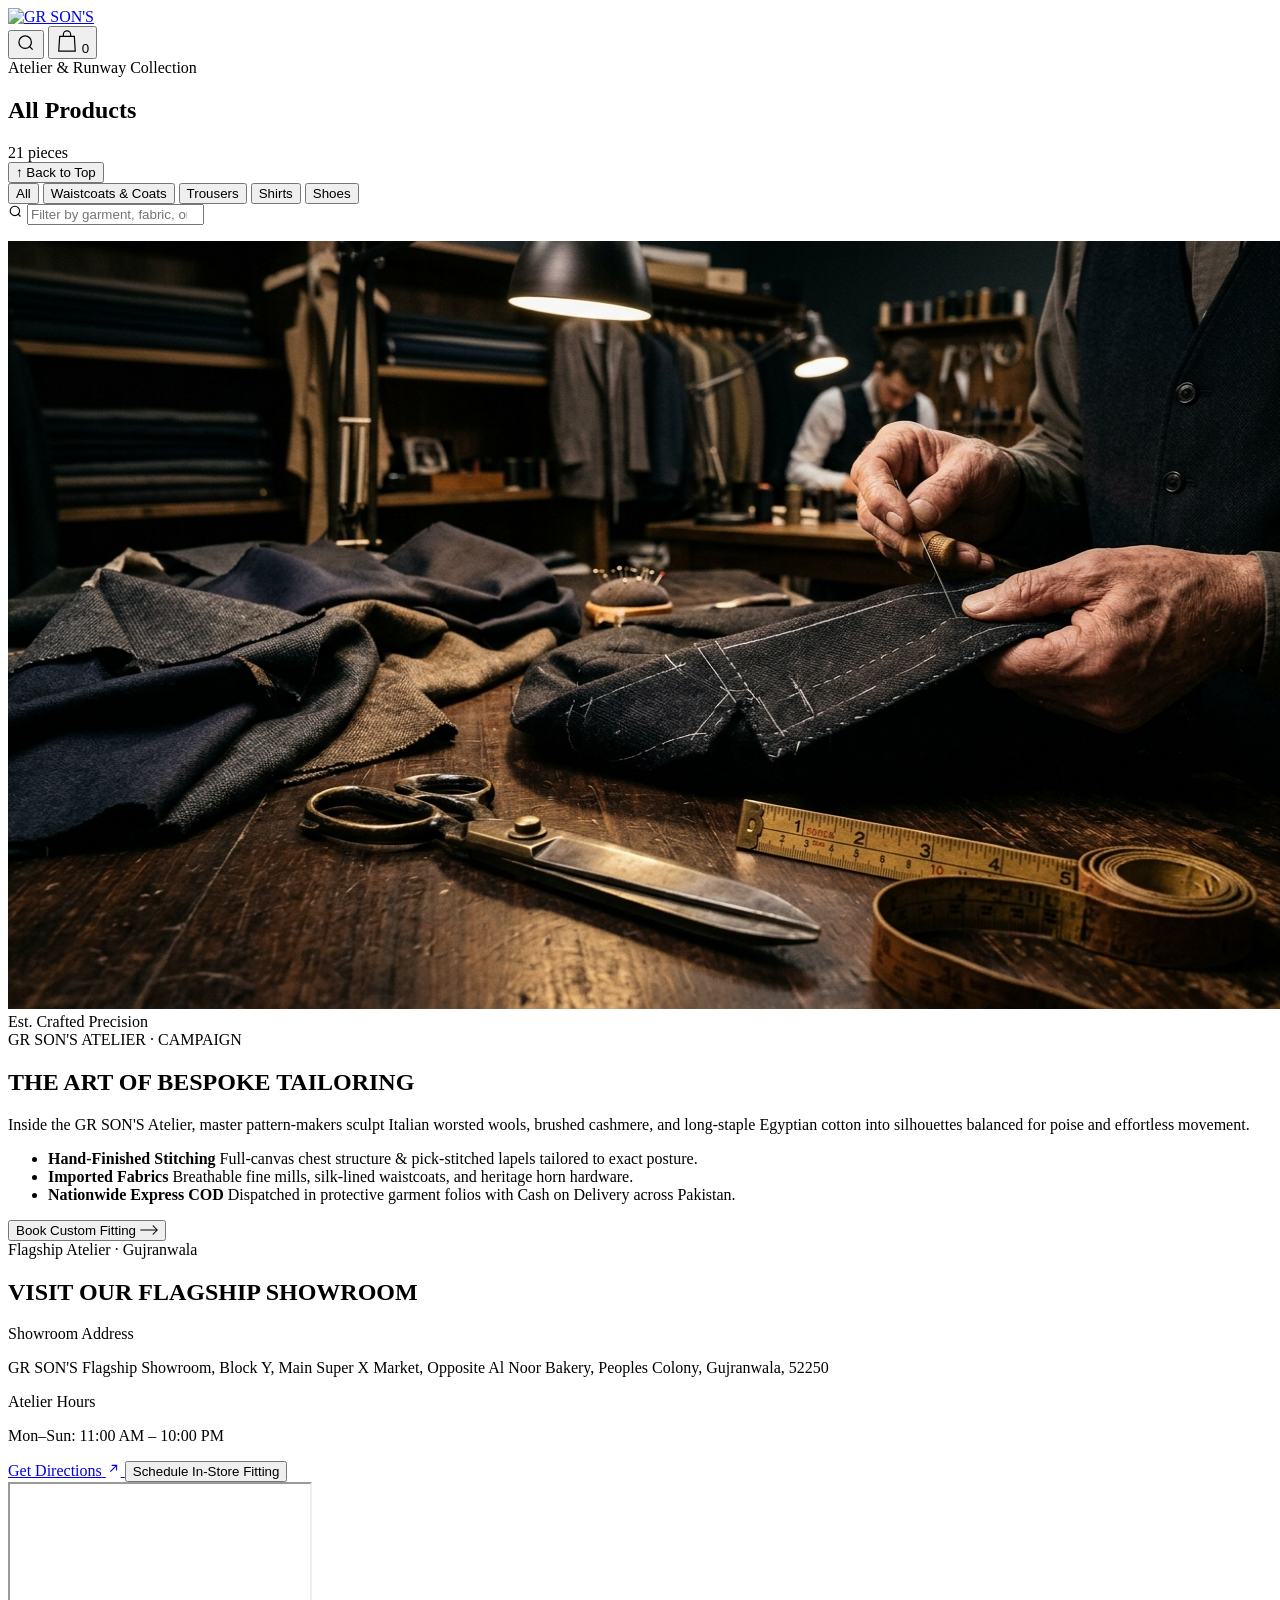
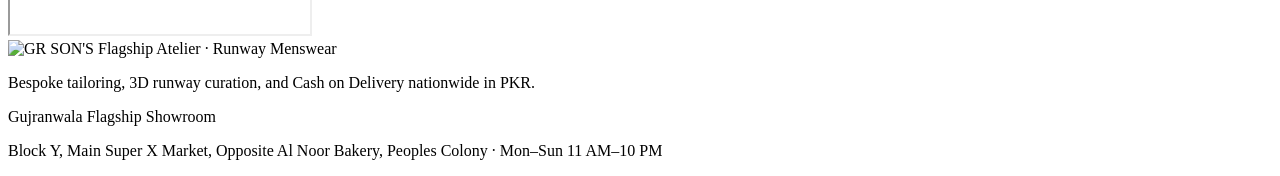
==== index.html @ 418b5667 "Add files via upload" ====
<!doctype html>
<html lang="en">
  <head>
    <meta charset="utf-8" />
    <meta name="viewport" content="width=device-width,initial-scale=1" />
    <meta name="theme-color" content="#09090b" />
    <title>Try the Look — Runway</title>
    <meta
      name="description"
      content="Six looks, styled head to toe. Explore the runway, isolate a look, and tap a pin to see the piece."
    />
    <meta property="og:title" content="Try the Look — Runway" />
    <meta
      property="og:description"
      content="Six looks, styled head to toe. Explore the runway, isolate a look, and tap a pin to see the piece."
    />
    <meta property="og:type" content="website" />
    <meta name="twitter:card" content="summary_large_image" />
    <link rel="preconnect" href="https://fonts.googleapis.com" />
    <link rel="preconnect" href="https://fonts.gstatic.com" crossorigin />
    <link
      rel="stylesheet"
      href="https://fonts.googleapis.com/css2?family=Cormorant+Garamond:ital,wght@0,400;0,500;0,600;0,700;1,400&display=swap"
    />
    <link
      rel="preload"
      as="image"
      href="/src/assets/images/luxury_atelier_hero_1795019587863.jpg"
      fetchpriority="high"
    />
    <link
      rel="preload"
      as="image"
      href="https://reel-ref-try-the-look.vercel.app/assets/model-1-640.webp"
      fetchpriority="low"
    />
  </head>
  <body>
    <div id="root">
      <header class="site-header shopify-section-group-header-group">
        <a href="./" class="brand" aria-label="GR SON'S home">
          <img
            id="header-brand-logo"
            data-brand-logo
            src="/assets/aistudio/image_a1e9073b_a8b2c1b6.jpg"
            alt="GR SON'S"
          />
        </a>
        <div class="site-header-actions">
          <button
            id="header-search-toggle"
            type="button"
            class="header-icon-btn"
            aria-label="Search collection"
            aria-expanded="false"
            aria-controls="header-search-panel"
          >
            <svg
              width="20"
              height="20"
              viewBox="0 0 24 24"
              fill="none"
              stroke="currentColor"
              stroke-width="1.5"
              aria-hidden="true"
            >
              <circle cx="11" cy="11" r="7.5" />
              <path d="M20 20l-4.2-4.2" />
            </svg>
          </button>
          <button id="open-bag" type="button" aria-label="Open shopping bag drawer">
            <svg
              width="22"
              height="24"
              viewBox="0 0 24 26"
              fill="none"
              stroke="currentColor"
              stroke-width="1.3"
              aria-hidden="true"
            >
              <path d="M4 8h16l1 16H3L4 8zM8 8V6a4 4 0 0 1 8 0v2" />
            </svg>
            <span class="bag-badge" data-cart-count>0</span>
          </button>
        </div>
      </header>

      <div id="header-search-panel" class="header-search-panel" hidden>
        <div class="store-search">
          <svg class="store-search-icon" width="15" height="15" viewBox="0 0 24 24" fill="none" stroke="currentColor" stroke-width="1.8" aria-hidden="true">
            <circle cx="11" cy="11" r="7.5" />
            <path d="M20 20l-4.2-4.2" />
          </svg>
          <input
            id="store-search-input"
            type="search"
            placeholder="Search shirts, waistcoats, blazers, trousers, shoes..."
            aria-label="Search storefront catalog"
            autocomplete="off"
          />
          <button type="button" id="store-search-clear" class="store-search-clear" aria-label="Clear search" hidden>×</button>
        </div>
      </div>

      <main>

        <runway-section
          id="Runway-template--28035983671601__the_runway_wdM8BG"
          class="rw rw--add-icon rw--popup rw--list has-dividers has-border"
          data-feel="balanced"
          data-blur="true"
          data-mblur="true"
          data-style="ring"
          data-mstyle="classic"
          data-fit="true"
          data-height-mode="original"
          data-height-vh="100"
          data-mheight-mode="custom"
          data-mheight-vh="109"
          data-reflect="false"
          data-autoplay="true"
          data-speed="5000"
          data-after-add="stay"
          data-bundle-code=""
          data-msg-choose="Pick a size for: [items]"
          data-msg-error="Couldn’t add to bag. Please try again."
          data-msg-soldout="Sold out"
          style="
            --rw-c-stage: #f4f2ee;
            --rw-c-panel: #ffffff;
            --rw-c-text: #151413;
            --rw-c-muted: #66625c;
            --rw-c-accent: #0e0e0e;
            --rw-c-on-accent: #ffffff;
            --rw-c-line: #c8c8c8;
            --rw-card: #DFDFDF;
            --rw-hf: var(--font-heading--family, inherit);
            --rw-hw: 400;
            --rw-h-d: 46px;
            --rw-h-m: 24px;
            --rw-sub-d: 12px;
            --rw-sub-m: 12px;
            --rw-eyebrow-d: 11px;
            --rw-eyebrow-m: 10px;
            --rw-label-d: 10px;
            --rw-label-m: 9px;
            --rw-chip-d: 17px;
            --rw-chip-m: 18px;
            --rw-ph-d: 18px;
            --rw-ph-m: 16px;
            --rw-pt-size-d: 13px;
            --rw-pt-size-m: 12px;
            --rw-price-d: 12px;
            --rw-price-m: 12px;
            --rw-opt-d: 11px;
            --rw-opt-m: 11px;
            --rw-total-d: 16px;
            --rw-total-m: 16px;
            --rw-thumb-d: 92px;
            --rw-thumb-m: 62px;
            --rw-tag-top: 18px;
            --rw-tag-left: 0px;
            --rw-thumb-radius: 0px;
            --rw-morph: 900ms;
            --rw-bar-r: 20px;
            --rw-panel-w: 380px;
            --rw-panel-pad-d: 32px;
            --rw-radius: 0px;
            --rw-max: none;
            --rw-speed: 5s;
            --rw-ax: 40%;
            --rw-btn-radius: 0px;
            --rw-pill-radius: 30px;
            --rw-add-radius: 20px;
          "
        ></runway-section>

        <section id="catalog-showcase" class="catalog-showcase" aria-labelledby="catalog-heading">
          <div class="catalog-shell">
            <div class="catalog-head">
              <div class="catalog-title-group">
                <span class="catalog-eyebrow">Atelier &amp; Runway Collection</span>
                <div class="catalog-title-row">
                  <h2 id="catalog-heading" class="catalog-heading" data-catalog-heading>All Products</h2>
                  <span class="catalog-count" data-catalog-count>21 pieces</span>
                </div>
              </div>
              <button type="button" class="catalog-back-btn" data-catalog-top>
                ↑ Back to Top
              </button>
            </div>

            <div class="catalog-controls">
              <div class="store-cats" role="tablist" aria-label="Collection categories">
                <button type="button" class="store-cat-btn" data-store-cat="all" role="tab" aria-selected="true">All</button>
                <button type="button" class="store-cat-btn" data-store-cat="waistcoats-coats" role="tab" aria-selected="false">Waistcoats &amp; Coats</button>
                <button type="button" class="store-cat-btn" data-store-cat="trousers" role="tab" aria-selected="false">Trousers</button>
                <button type="button" class="store-cat-btn" data-store-cat="shirts" role="tab" aria-selected="false">Shirts</button>
                <button type="button" class="store-cat-btn" data-store-cat="shoes" role="tab" aria-selected="false">Shoes</button>
              </div>
              <div class="catalog-search-wrap">
                <svg class="store-search-icon" width="15" height="15" viewBox="0 0 24 24" fill="none" stroke="currentColor" stroke-width="1.8" aria-hidden="true">
                  <circle cx="11" cy="11" r="7.5" />
                  <path d="M20 20l-4.2-4.2" />
                </svg>
                <input
                  type="search"
                  class="catalog-search-input"
                  data-catalog-search
                  placeholder="Filter by garment, fabric, or look..."
                  aria-label="Filter collection grid"
                  autocomplete="off"
                />
              </div>
            </div>

            <div class="catalog-stage" data-catalog-stage>
              <ul class="catalog-grid" role="list" data-catalog-grid></ul>
              <div class="catalog-mobile-rows" data-catalog-mobile-rows hidden></div>
            </div>

            <div class="catalog-empty" data-catalog-empty hidden>
              <p>No garments match your current filter.</p>
              <button type="button" class="rw__filter-reset" data-catalog-reset>Show All 21 Products</button>
            </div>
          </div>
        </section>

        <section
          id="atelier-editorial-showcase"
          class="atelier-editorial"
          aria-labelledby="atelier-editorial-title"
        >
          <div class="atelier-editorial-shell">
            <div class="atelier-editorial-media">
              <img
                src="/src/assets/images/atelier_bespoke_editorial_1795449542765.jpg"
                alt="GR SON'S Atelier master tailor hand-finishing bespoke menswear jacket in charcoal and antique gold light"
                width="1408"
                height="768"
                loading="lazy"
                decoding="async"
              />
              <span class="atelier-editorial-badge">Est. Crafted Precision</span>
            </div>
            <div class="atelier-editorial-copy">
              <span class="atelier-editorial-eyebrow">GR SON'S ATELIER · CAMPAIGN</span>
              <h2 id="atelier-editorial-title" class="atelier-editorial-title">
                THE ART OF BESPOKE TAILORING
              </h2>
              <p class="atelier-editorial-desc">
                Inside the GR SON'S Atelier, master pattern-makers sculpt Italian worsted wools, brushed cashmere, and long-staple Egyptian cotton into silhouettes balanced for poise and effortless movement.
              </p>
              <ul class="atelier-pillars" role="list">
                <li class="atelier-pillar">
                  <strong>Hand-Finished Stitching</strong>
                  <span>Full-canvas chest structure &amp; pick-stitched lapels tailored to exact posture.</span>
                </li>
                <li class="atelier-pillar">
                  <strong>Imported Fabrics</strong>
                  <span>Breathable fine mills, silk-lined waistcoats, and heritage horn hardware.</span>
                </li>
                <li class="atelier-pillar">
                  <strong>Nationwide Express COD</strong>
                  <span>Dispatched in protective garment folios with Cash on Delivery across Pakistan.</span>
                </li>
              </ul>
              <div class="atelier-editorial-actions">
                <button type="button" class="atelier-editorial-cta" data-open-fitting>
                  <span>Book Custom Fitting</span>
                  <svg width="18" height="10" viewBox="0 0 26 14" fill="none" stroke="currentColor" stroke-width="1.5" stroke-linecap="round" stroke-linejoin="round" aria-hidden="true">
                    <path d="M1 7h24M19 1l6 6-6 6" />
                  </svg>
                </button>
              </div>
            </div>
          </div>
        </section>

        <section
          id="showroom-section"
          class="showroom-section"
          aria-labelledby="showroom-heading"
        >
          <div class="showroom-shell">
            <div class="showroom-info">
              <span class="showroom-eyebrow" data-showroom-eyebrow>Flagship Atelier · Gujranwala</span>
              <h2 id="showroom-heading" class="showroom-heading" data-showroom-heading>
                VISIT OUR FLAGSHIP SHOWROOM
              </h2>
              <div class="showroom-details">
                <div class="showroom-detail-block">
                  <span class="showroom-detail-label">Showroom Address</span>
                  <p class="showroom-address" data-showroom-address>
                    GR SON'S Flagship Showroom, Block Y, Main Super X Market, Opposite Al Noor Bakery, Peoples Colony, Gujranwala, 52250
                  </p>
                </div>
                <div class="showroom-detail-block">
                  <span class="showroom-detail-label">Atelier Hours</span>
                  <p class="showroom-timings" data-showroom-timings>Mon–Sun: 11:00 AM – 10:00 PM</p>
                </div>
              </div>
              <div class="showroom-actions">
                <a
                  class="showroom-directions-btn"
                  data-showroom-directions
                  href="https://www.google.com/maps/dir/?api=1&destination=GR+SON%27S+Flagship+Showroom,+Block+Y,+Main+Super+X+Market,+Opposite+Al+Noor+Bakery,+Peoples+Colony,+Gujranwala,+52250"
                  target="_blank"
                  rel="noopener noreferrer"
                >
                  <span>Get Directions</span>
                  <svg width="15" height="15" viewBox="0 0 24 24" fill="none" stroke="currentColor" stroke-width="1.7" aria-hidden="true">
                    <path d="M7 17L17 7M9 7h8v8" />
                  </svg>
                </a>
                <button type="button" class="showroom-fitting-btn" data-open-fitting>
                  Schedule In-Store Fitting
                </button>
              </div>
            </div>
            <div class="showroom-map-wrap">
              <iframe
                class="showroom-map-frame"
                data-showroom-map
                title="GR SON'S Flagship Showroom Interactive Google Map"
                src="https://maps.google.com/maps?q=GR%20SON%27S%20Flagship%20Showroom,%20Block%20Y,%20Main%20Super%20X%20Market,%20Opposite%20Al%20Noor%20Bakery,%20Peoples%20Colony,%20Gujranwala,%2052250&t=&z=16&ie=UTF8&iwloc=&output=embed"
                loading="lazy"
                referrerpolicy="no-referrer-when-downgrade"
                allowfullscreen
              ></iframe>
            </div>
          </div>
        </section>
      </main>

      <dialog id="bag-dialog" class="bag-drawer" aria-labelledby="bag-dialog-title">
        <div class="bag-drawer-inner">
          <div class="bag-heading">
            <div class="bag-title-wrap">
              <h2 id="bag-dialog-title">Shopping Bag</h2>
              <span class="bag-count-label"><span data-cart-count>0</span> items</span>
            </div>
            <button id="close-bag" type="button" aria-label="Close shopping bag">×</button>
          </div>

          <div class="bag-ship-bar" data-bag-ship-bar>
            <p class="bag-ship-text" data-bag-ship-text>Complimentary Express Courier on orders over PKR 25,000</p>
            <div class="bag-ship-track" aria-hidden="true">
              <div class="bag-ship-fill" data-bag-ship-fill></div>
            </div>
          </div>

          <div id="bag-items" class="bag-items"></div>

          <div id="bag-summary" class="bag-summary" hidden>
            <div class="bag-summary-row">
              <span>Subtotal</span>
              <span id="bag-subtotal">PKR 0</span>
            </div>
            <div class="bag-summary-row">
              <span>Express Delivery</span>
              <span id="bag-delivery">Complimentary</span>
            </div>
            <div class="bag-summary-row bag-summary-total">
              <span>Total (Cash on Delivery)</span>
              <strong id="bag-total">PKR 0</strong>
            </div>
          </div>

          <form id="cod-checkout-form" class="cod-form" novalidate hidden>
            <div class="cod-head">
              <h3>Cash on Delivery Checkout</h3>
              <span class="cod-method">Pay in cash upon delivery</span>
            </div>
            <label class="cod-field">
              <span>Full Name</span>
              <input id="cod-name" type="text" name="name" placeholder="e.g. Alexander Sterling" autocomplete="name" required />
            </label>
            <label class="cod-field">
              <span>Phone Number</span>
              <input id="cod-phone" type="tel" name="phone" placeholder="e.g. +1 (555) 234-8910" autocomplete="tel" required />
            </label>
            <label class="cod-field">
              <span>Delivery Address &amp; Postal Code</span>
              <textarea id="cod-address" name="address" rows="2" placeholder="Street address, apartment/suite, city, postal code" autocomplete="street-address" required></textarea>
            </label>
            <p id="cod-error" class="cod-error" role="alert" aria-live="polite"></p>
            <button type="submit" id="cod-submit" class="cod-submit">Place Cash on Delivery Order</button>
          </form>

          <div id="cod-confirmation" class="cod-confirmation" hidden>
            <div class="cod-confirm-badge">Order Confirmed</div>
            <h3 id="cod-order-number">Order #NK-4821 Confirmed — Preparing Shipment</h3>
            <p id="cod-order-meta" class="cod-order-meta"></p>
            <div id="cod-order-receipt" class="cod-order-receipt"></div>
            <button type="button" id="cod-continue" class="cod-submit">Continue Shopping</button>
          </div>

          <div class="bag-footer-actions">
            <button id="export-bag" type="button">Download outfit shortlist</button>
          </div>
        </div>
      </dialog>

      <dialog id="quickview-dialog" class="qv-dialog" aria-labelledby="qv-title">
        <div class="qv-layout">
          <div class="qv-media">
            <span class="qv-tag" data-qv-tag hidden>
              <span class="qv-tag-text" data-qv-tag-text></span>
            </span>
            <img data-qv-img src="" alt="" loading="lazy" decoding="async" />
          </div>
          <div class="qv-body">
            <div class="qv-head">
              <span class="qv-kicker" data-qv-kicker>Quick View</span>
              <button
                type="button"
                class="qv-close"
                data-qv-close
                aria-label="Close Quick View"
              >
                ×
              </button>
            </div>
            <div class="qv-title-row">
              <h2 id="qv-title" class="qv-title" data-qv-title></h2>
              <p class="qv-price" data-qv-price></p>
            </div>
            <p class="qv-look" data-qv-look></p>
            <div class="qv-rule"></div>
            <fieldset class="qv-opt">
              <div class="qv-opt-head">
                <legend class="qv-legend" data-qv-legend>Size</legend>
                <button type="button" class="qv-sizeguide-btn" data-qv-sizeguide>
                  <svg width="13" height="13" viewBox="0 0 24 24" fill="none" stroke="currentColor" stroke-width="1.6" aria-hidden="true">
                    <path d="M2 8h20v8H2zM6 8v4M10 8v3M14 8v4M18 8v3" />
                  </svg>
                  <span>Size Guide (S, M, L, XL)</span>
                </button>
              </div>
              <div class="rw__pills qv-pills" data-qv-pills></div>
            </fieldset>
            <p class="qv-msg" data-qv-msg role="status" aria-live="polite"></p>
            <div class="qv-actions">
              <button type="button" class="qv-cta" data-qv-add>
                <span data-qv-add-label>Add to bag</span>
              </button>
              <button type="button" class="qv-bag-link" data-qv-open-bag>
                Open shopping bag (<span data-cart-count>0</span>)
              </button>
            </div>
          </div>
        </div>
      </dialog>

      <dialog id="sizeguide-dialog" class="sg-dialog" aria-labelledby="sg-title">
        <div class="sg-inner">
          <div class="sg-head">
            <div>
              <span class="sg-kicker">Atelier Fit &amp; Measurements</span>
              <h2 id="sg-title" class="sg-title">Size Guide (S, M, L, XL)</h2>
            </div>
            <button type="button" class="sg-close" data-sg-close aria-label="Close Size Guide">×</button>
          </div>

          <div class="sg-tabs" role="tablist" aria-label="Size categories">
            <button type="button" class="sg-tab" data-sg-tab="apparel" role="tab" aria-selected="true">Shirts, Waistcoats &amp; Coats (S–XL)</button>
            <button type="button" class="sg-tab" data-sg-tab="trousers" role="tab" aria-selected="false">Trousers (28–34)</button>
            <button type="button" class="sg-tab" data-sg-tab="shoes" role="tab" aria-selected="false">Shoes (EU 40–46)</button>
          </div>

          <div class="sg-panel" data-sg-panel="apparel">
            <table class="sg-table">
              <thead>
                <tr>
                  <th>Size</th>
                  <th>Chest</th>
                  <th>Shoulder</th>
                  <th>Sleeve</th>
                  <th>Waist</th>
                  <th>Length</th>
                </tr>
              </thead>
              <tbody>
                <tr>
                  <td><strong>S</strong></td>
                  <td>36–38 in · 91–97 cm</td>
                  <td>17.3 in · 44 cm</td>
                  <td>24.4 in · 62 cm</td>
                  <td>29–31 in</td>
                  <td>28.3 in · 72 cm</td>
                </tr>
                <tr>
                  <td><strong>M</strong></td>
                  <td>39–41 in · 99–104 cm</td>
                  <td>18.1 in · 46 cm</td>
                  <td>25.2 in · 64 cm</td>
                  <td>31–33 in</td>
                  <td>29.1 in · 74 cm</td>
                </tr>
                <tr>
                  <td><strong>L</strong></td>
                  <td>42–44 in · 107–112 cm</td>
                  <td>18.9 in · 48 cm</td>
                  <td>26.0 in · 66 cm</td>
                  <td>33–35 in</td>
                  <td>29.9 in · 76 cm</td>
                </tr>
                <tr>
                  <td><strong>XL</strong></td>
                  <td>45–47 in · 114–119 cm</td>
                  <td>19.7 in · 50 cm</td>
                  <td>26.8 in · 68 cm</td>
                  <td>36–38 in</td>
                  <td>30.7 in · 78 cm</td>
                </tr>
              </tbody>
            </table>
          </div>

          <div class="sg-panel" data-sg-panel="trousers" hidden>
            <table class="sg-table">
              <thead>
                <tr>
                  <th>Waist Size</th>
                  <th>Waist</th>
                  <th>Hip</th>
                  <th>Inseam</th>
                  <th>Leg Opening</th>
                </tr>
              </thead>
              <tbody>
                <tr>
                  <td><strong>28</strong></td>
                  <td>29.0 in · 74 cm</td>
                  <td>38.5 in · 98 cm</td>
                  <td>31.0 in · 79 cm</td>
                  <td>8.7 in · 22 cm</td>
                </tr>
                <tr>
                  <td><strong>30</strong></td>
                  <td>31.0 in · 79 cm</td>
                  <td>40.5 in · 103 cm</td>
                  <td>31.5 in · 80 cm</td>
                  <td>9.0 in · 23 cm</td>
                </tr>
                <tr>
                  <td><strong>32</strong></td>
                  <td>33.0 in · 84 cm</td>
                  <td>42.5 in · 108 cm</td>
                  <td>32.0 in · 81 cm</td>
                  <td>9.4 in · 24 cm</td>
                </tr>
                <tr>
                  <td><strong>34</strong></td>
                  <td>35.0 in · 89 cm</td>
                  <td>44.5 in · 113 cm</td>
                  <td>32.5 in · 83 cm</td>
                  <td>9.8 in · 25 cm</td>
                </tr>
              </tbody>
            </table>
          </div>

          <div class="sg-panel" data-sg-panel="shoes" hidden>
            <table class="sg-table">
              <thead>
                <tr>
                  <th>EU Size</th>
                  <th>US Men</th>
                  <th>UK</th>
                  <th>Foot Length</th>
                </tr>
              </thead>
              <tbody>
                <tr><td><strong>40</strong></td><td>7</td><td>6</td><td>25.0 cm</td></tr>
                <tr><td><strong>41</strong></td><td>8</td><td>7</td><td>26.0 cm</td></tr>
                <tr><td><strong>42</strong></td><td>8.5</td><td>7.5</td><td>26.5 cm</td></tr>
                <tr><td><strong>43</strong></td><td>9.5</td><td>8.5</td><td>27.5 cm</td></tr>
                <tr><td><strong>44</strong></td><td>10</td><td>9</td><td>28.0 cm</td></tr>
                <tr><td><strong>45</strong></td><td>11</td><td>10</td><td>29.0 cm</td></tr>
                <tr><td><strong>46</strong></td><td>12</td><td>11</td><td>30.0 cm</td></tr>
              </tbody>
            </table>
          </div>

          <p class="sg-note">Tailored garments cut to modern proportions. Between sizes, choose the larger size for layered waistcoat and blazer comfort.</p>
        </div>
      </dialog>

      <dialog id="fitting-dialog" class="fitting-dialog" aria-labelledby="fitting-dialog-title">
        <div class="fitting-inner">
          <div class="fitting-head">
            <div>
              <span class="adm-eyebrow">GR SON'S Bespoke Atelier</span>
              <h2 id="fitting-dialog-title">Book Custom Fitting</h2>
            </div>
            <button type="button" id="fitting-close-btn" class="admin-close-btn" aria-label="Close booking dialog">×</button>
          </div>
          <p class="fitting-intro">
            Reserve a private one-on-one measurement session at our Peoples Colony, Gujranwala Flagship Showroom.
          </p>
          <form id="fitting-form" class="fitting-form" novalidate>
            <label class="cod-field">
              <span>Full Name</span>
              <input id="fitting-name" type="text" placeholder="e.g. Hamza Tariq" autocomplete="name" required />
            </label>
            <div class="fitting-row-2">
              <label class="cod-field">
                <span>Phone / WhatsApp</span>
                <input id="fitting-phone" type="tel" placeholder="e.g. +92 300 0000000" autocomplete="tel" required />
              </label>
              <label class="cod-field">
                <span>Preferred Date</span>
                <input id="fitting-date" type="date" required />
              </label>
            </div>
            <label class="cod-field">
              <span>Garment Focus</span>
              <select id="fitting-focus">
                <option value="Bespoke 3-Piece Suit / Blazer">Bespoke 3-Piece Suit / Blazer</option>
                <option value="Waistcoat & Ceremonial Overcoat">Waistcoat &amp; Ceremonial Overcoat</option>
                <option value="Egyptian Cotton Dress Shirts & Trousers">Egyptian Cotton Dress Shirts &amp; Trousers</option>
                <option value="Complete Wardrobe & Footwear Styling">Complete Wardrobe &amp; Footwear Styling</option>
              </select>
            </label>
            <p id="fitting-error" class="cod-error" role="alert" aria-live="polite"></p>
            <button type="submit" class="fitting-submit-btn">Confirm Fitting Appointment</button>
          </form>
          <div id="fitting-confirmation" class="fitting-confirmation" hidden>
            <span class="cod-confirm-badge">Appointment Reserved</span>
            <h3 id="fitting-confirm-title">Private Fitting Scheduled</h3>
            <p id="fitting-confirm-copy" class="cod-order-meta"></p>
            <button type="button" id="fitting-done-btn" class="fitting-submit-btn">Done</button>
          </div>
        </div>
      </dialog>

      <footer class="site-footer">
        <div class="site-footer-inner">
          <div class="site-footer-brand">
            <img
              id="footer-brand-logo"
              class="site-footer-logo"
              data-brand-logo
              src="/assets/aistudio/image_a1e9073b_a8b2c1b6.jpg"
              alt="GR SON'S"
            />
            <span class="site-footer-eyebrow">Flagship Atelier · Runway Menswear</span>
            <p class="site-footer-copy">Bespoke tailoring, 3D runway curation, and Cash on Delivery nationwide in PKR.</p>
          </div>
          <div class="site-footer-meta">
            <span class="site-footer-eyebrow">Gujranwala Flagship Showroom</span>
            <p class="site-footer-copy">Block Y, Main Super X Market, Opposite Al Noor Bakery, Peoples Colony · Mon–Sun 11 AM–10 PM</p>
          </div>
        </div>
      </footer>

      <dialog id="admin-pin-dialog" class="admin-pin-dialog" aria-labelledby="admin-pin-title">
        <form id="admin-pin-form" class="admin-pin-inner" novalidate>
          <div class="admin-pin-head">
            <div>
              <span class="adm-eyebrow">Store Owner Access</span>
              <h2 id="admin-pin-title">Unlock Seller Dashboard</h2>
            </div>
            <button type="button" id="admin-pin-close" class="admin-close-btn" aria-label="Close PIN prompt">×</button>
          </div>
          <p class="admin-pin-desc">Enter your owner PIN (default PIN: <strong>1234</strong>) to edit PKR pricing, banner, runway models, and catalog photos.</p>
          <div class="admin-pin-field">
            <label for="admin-pin-input">Owner PIN</label>
            <div class="admin-pin-input-row">
              <input
                id="admin-pin-input"
                type="password"
                inputmode="numeric"
                autocomplete="current-password"
                placeholder="Enter PIN (1234)"
                required
              />
              <button type="button" id="admin-pin-toggle" class="admin-pin-toggle">Show</button>
            </div>
          </div>
          <p id="admin-pin-error" class="admin-pin-error" role="alert" aria-live="polite"></p>
          <button type="submit" class="adm-btn-gold admin-pin-submit">Unlock Dashboard</button>
        </form>
      </dialog>

      <dialog id="admin-dashboard-dialog" class="admin-dashboard-dialog" aria-labelledby="admin-dashboard-title">
        <div class="adm-shell">
          <header class="adm-topbar">
            <div class="adm-topbar-left">
              <span class="adm-eyebrow">Store Owner / Seller Admin Dashboard</span>
              <h2 id="admin-dashboard-title">Atelier Catalog &amp; Runway Control</h2>
            </div>
            <div class="adm-topbar-actions">
              <button type="button" id="admin-save-all" class="adm-btn-gold">Save All Changes</button>
              <button type="button" id="admin-reset-all" class="adm-btn-danger-outline">Reset to Default</button>
              <button type="button" id="admin-close-only" class="adm-btn-secondary">Preview Store</button>
              <button type="button" id="admin-lock-close" class="admin-close-btn" aria-label="Lock and close Admin Panel">×</button>
            </div>
          </header>

          <div id="admin-status-bar" class="adm-status-bar" role="status" aria-live="polite">
            100% Free Local Store Manager · Click Save All Changes to persist
          </div>

          <nav class="adm-tabs" role="tablist" aria-label="Store Owner Management Tabs">
            <button type="button" class="adm-tab" data-admin-tab="products" role="tab" aria-selected="true">
              1. Products &amp; Prices (PKR)
            </button>
            <button type="button" class="adm-tab" data-admin-tab="banner" role="tab" aria-selected="false">
              2. Main Hero Banner
            </button>
            <button type="button" class="adm-tab" data-admin-tab="runway" role="tab" aria-selected="false">
              3. 3D Runway &amp; 'In This Look'
            </button>
            <button type="button" class="adm-tab" data-admin-tab="sync" role="tab" aria-selected="false">
              4. Cloud Sync &amp; Showroom
            </button>
          </nav>

          <div id="admin-dashboard-body" class="adm-body"></div>
        </div>
      </dialog>

      <div id="bag-status" role="status" aria-live="polite"></div>
    </div>

    <script type="module" src="/src/main.ts"></script>
  </body>
</html>
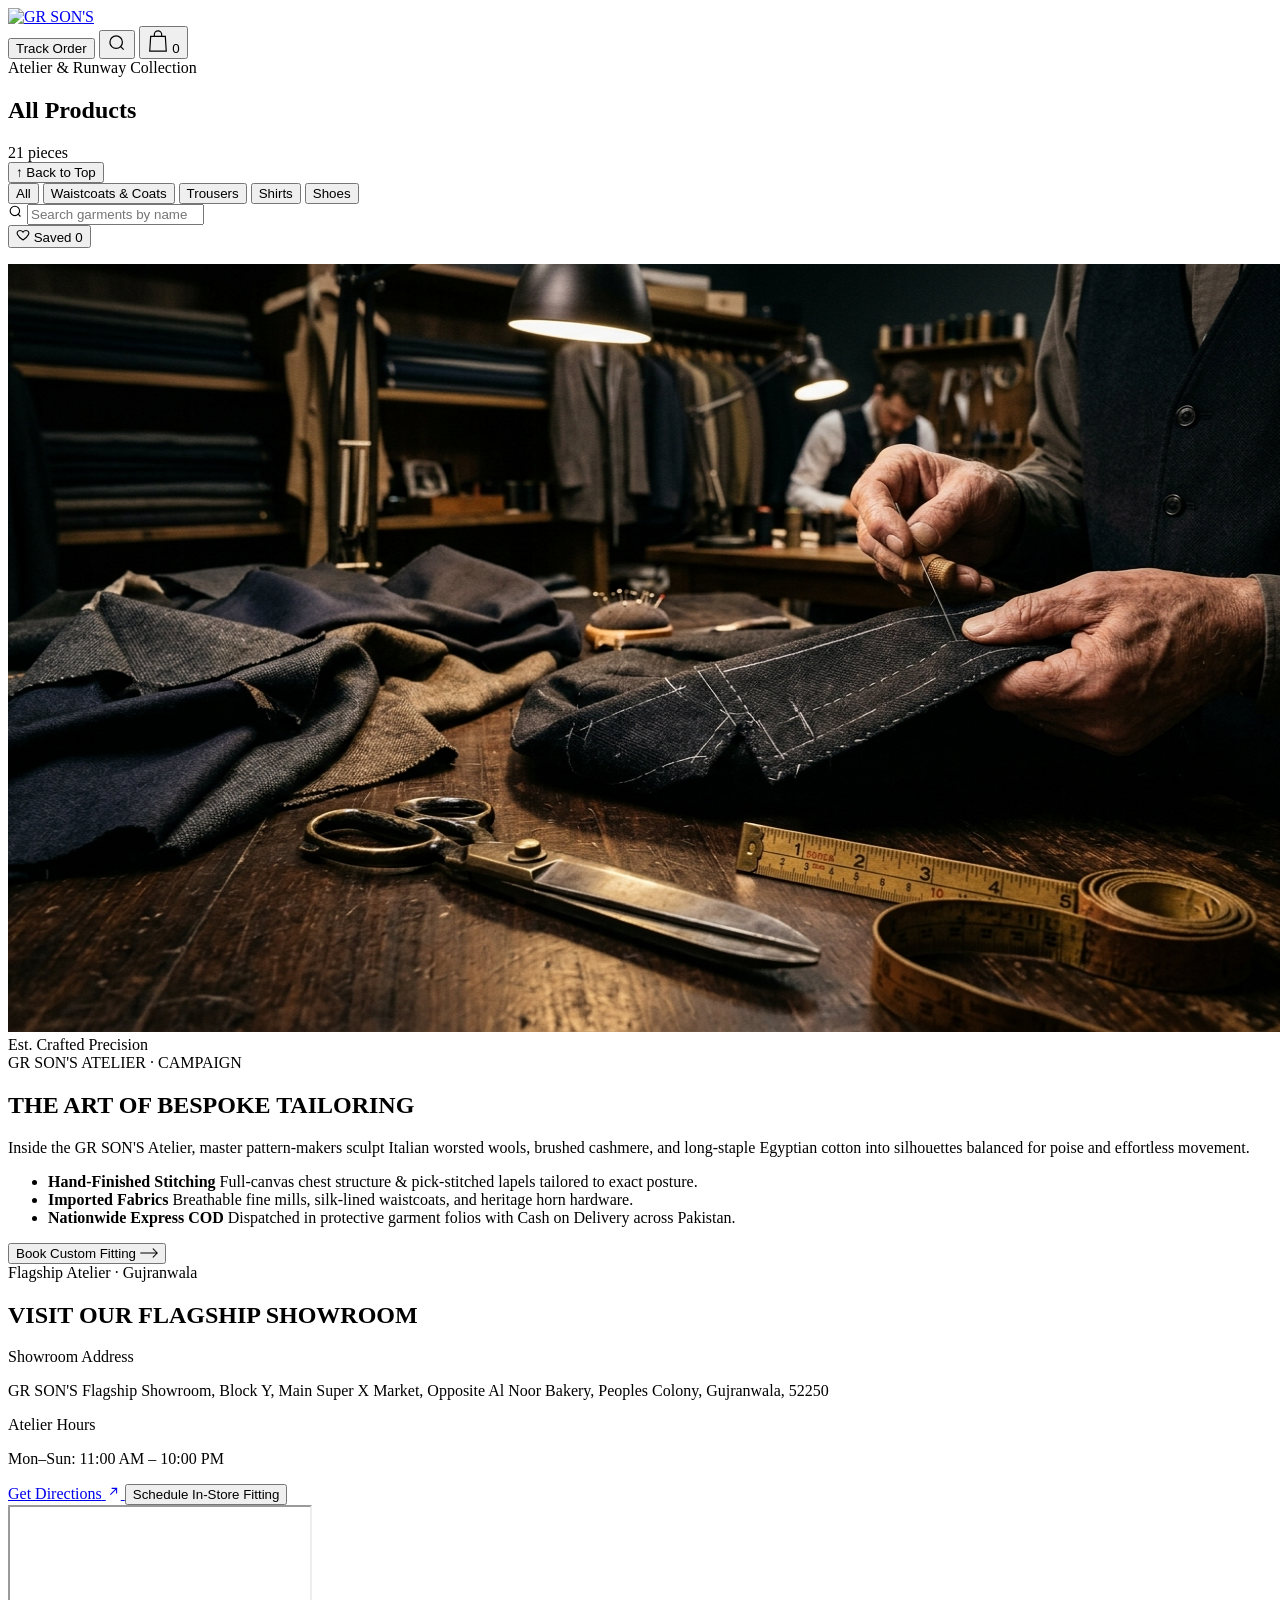
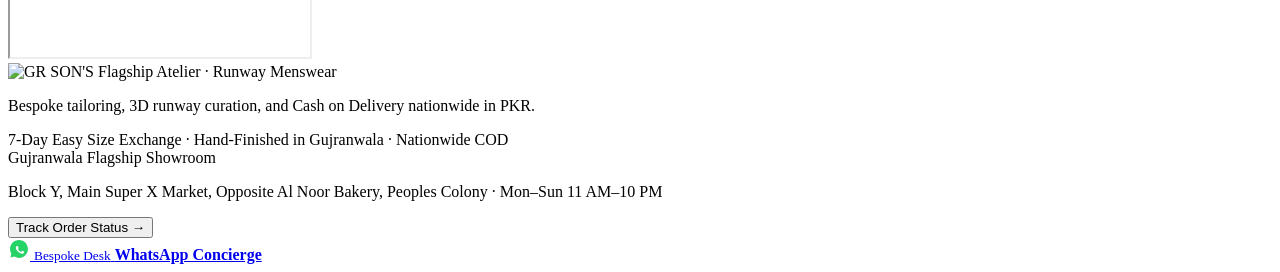
==== commit 175a1ccf: "Add files via upload" ====
--- a/index.html
+++ b/index.html
@@ -47,6 +47,14 @@
           />
         </a>
         <div class="site-header-actions">
+          <button
+            type="button"
+            class="header-track-link"
+            data-open-track-order
+            aria-label="Track your order"
+          >
+            Track Order
+          </button>
           <button
             id="header-search-toggle"
             type="button"
@@ -198,19 +206,43 @@
                 <button type="button" class="store-cat-btn" data-store-cat="shirts" role="tab" aria-selected="false">Shirts</button>
                 <button type="button" class="store-cat-btn" data-store-cat="shoes" role="tab" aria-selected="false">Shoes</button>
               </div>
-              <div class="catalog-search-wrap">
-                <svg class="store-search-icon" width="15" height="15" viewBox="0 0 24 24" fill="none" stroke="currentColor" stroke-width="1.8" aria-hidden="true">
-                  <circle cx="11" cy="11" r="7.5" />
-                  <path d="M20 20l-4.2-4.2" />
-                </svg>
-                <input
-                  type="search"
-                  class="catalog-search-input"
-                  data-catalog-search
-                  placeholder="Filter by garment, fabric, or look..."
-                  aria-label="Filter collection grid"
-                  autocomplete="off"
-                />
+              <div class="catalog-tools-row">
+                <div class="catalog-search-wrap">
+                  <svg class="store-search-icon" width="15" height="15" viewBox="0 0 24 24" fill="none" stroke="currentColor" stroke-width="1.8" aria-hidden="true">
+                    <circle cx="11" cy="11" r="7.5" />
+                    <path d="M20 20l-4.2-4.2" />
+                  </svg>
+                  <input
+                    type="search"
+                    class="catalog-search-input"
+                    data-catalog-search
+                    placeholder="Search garments by name, fabric, color, or look..."
+                    aria-label="Filter collection grid"
+                    autocomplete="off"
+                  />
+                  <button
+                    type="button"
+                    class="catalog-search-clear"
+                    data-catalog-clear
+                    aria-label="Clear garment filter"
+                    hidden
+                  >
+                    ×
+                  </button>
+                </div>
+                <button
+                  type="button"
+                  class="catalog-wishlist-filter-btn"
+                  data-wishlist-filter
+                  aria-pressed="false"
+                  title="Show saved wishlist pieces"
+                >
+                  <svg class="wishlist-heart-svg" width="14" height="14" viewBox="0 0 24 24" fill="none" stroke="currentColor" stroke-width="1.9" aria-hidden="true">
+                    <path d="M12 20.5s-7.5-4.8-9.5-9.2C.9 7.8 3 4.2 6.8 4.2c2.1 0 3.9 1.1 5.2 2.9 1.3-1.8 3.1-2.9 5.2-2.9 3.8 0 5.9 3.6 4.3 7.1-2 4.4-9.5 9.2-9.5 9.2z" />
+                  </svg>
+                  <span>Saved</span>
+                  <span class="catalog-wishlist-count" data-wishlist-count>0</span>
+                </button>
               </div>
             </div>
 
@@ -390,9 +422,23 @@
 
           <div id="cod-confirmation" class="cod-confirmation" hidden>
             <div class="cod-confirm-badge">Order Confirmed</div>
-            <h3 id="cod-order-number">Order #NK-4821 Confirmed — Preparing Shipment</h3>
+            <h3 id="cod-order-number">Order #GR-4821 Confirmed — Preparing Shipment</h3>
             <p id="cod-order-meta" class="cod-order-meta"></p>
             <div id="cod-order-receipt" class="cod-order-receipt"></div>
+            <a
+              id="cod-whatsapp-receipt"
+              class="cod-wa-receipt-btn"
+              href="https://wa.me/923001234567"
+              target="_blank"
+              rel="noopener noreferrer"
+              hidden
+            >
+              <svg class="wa-official-svg" width="18" height="18" viewBox="0 0 32 32" aria-hidden="true">
+                <path fill="#25D366" d="M16 3C8.82 3 3 8.82 3 16c0 2.47.7 4.78 1.9 6.75L3.6 28.4l5.8-1.52A12.93 12.93 0 0 0 16 29c7.18 0 13-5.82 13-13S23.18 3 16 3z" />
+                <path fill="#ffffff" d="M23.02 19.65c-.3-.15-1.78-.88-2.06-.98-.28-.1-.48-.15-.68.15-.2.3-.78.98-.95 1.18-.18.2-.35.23-.65.08-.3-.15-1.27-.47-2.42-1.5-.9-.8-1.5-1.78-1.68-2.08-.18-.3-.02-.46.13-.61.14-.14.3-.35.45-.53.15-.18.2-.3.3-.5.1-.2.05-.38-.03-.53-.08-.15-.68-1.64-.93-2.25-.25-.6-.5-.52-.68-.53h-.58c-.2 0-.53.08-.8.38-.28.3-1.05 1.03-1.05 2.5s1.08 2.9 1.23 3.1c.15.2 2.12 3.24 5.14 4.54.72.31 1.28.5 1.72.64.72.23 1.38.2 1.9.12.58-.09 1.78-.73 2.03-1.43.25-.7.25-1.3.18-1.43-.08-.13-.28-.2-.58-.35z" />
+              </svg>
+              <span>Send Order Receipt on Store WhatsApp</span>
+            </a>
             <button type="button" id="cod-continue" class="cod-submit">Continue Shopping</button>
           </div>
 
@@ -402,56 +448,118 @@
         </div>
       </dialog>
 
-      <dialog id="quickview-dialog" class="qv-dialog" aria-labelledby="qv-title">
-        <div class="qv-layout">
-          <div class="qv-media">
-            <span class="qv-tag" data-qv-tag hidden>
-              <span class="qv-tag-text" data-qv-tag-text></span>
-            </span>
-            <img data-qv-img src="" alt="" loading="lazy" decoding="async" />
-          </div>
-          <div class="qv-body">
-            <div class="qv-head">
-              <span class="qv-kicker" data-qv-kicker>Quick View</span>
-              <button
-                type="button"
-                class="qv-close"
-                data-qv-close
-                aria-label="Close Quick View"
-              >
-                ×
-              </button>
-            </div>
-            <div class="qv-title-row">
-              <h2 id="qv-title" class="qv-title" data-qv-title></h2>
-              <p class="qv-price" data-qv-price></p>
-            </div>
-            <p class="qv-look" data-qv-look></p>
-            <div class="qv-rule"></div>
-            <fieldset class="qv-opt">
-              <div class="qv-opt-head">
-                <legend class="qv-legend" data-qv-legend>Size</legend>
-                <button type="button" class="qv-sizeguide-btn" data-qv-sizeguide>
-                  <svg width="13" height="13" viewBox="0 0 24 24" fill="none" stroke="currentColor" stroke-width="1.6" aria-hidden="true">
-                    <path d="M2 8h20v8H2zM6 8v4M10 8v3M14 8v4M18 8v3" />
+      <section
+        id="pdp-view"
+        class="pdp-view"
+        role="dialog"
+        aria-modal="true"
+        aria-labelledby="pdp-title"
+        hidden
+      >
+        <div class="pdp-sticky-bar">
+          <div class="pdp-sticky-inner">
+            <button type="button" class="pdp-back-btn" data-pdp-close>
+              <span aria-hidden="true">←</span>
+              <span>Back to Collection</span>
+            </button>
+            <span class="pdp-breadcrumb" data-pdp-breadcrumb>GR SON'S Atelier</span>
+            <button type="button" class="pdp-bag-top-btn" data-pdp-open-bag>
+              <span>Shopping Bag (<span data-cart-count>0</span>)</span>
+            </button>
+          </div>
+        </div>
+
+        <div class="pdp-container">
+          <div class="pdp-layout">
+            <div class="pdp-gallery">
+              <div class="pdp-main-stage" data-pdp-stage>
+                <span class="pdp-tag" data-pdp-tag hidden>
+                  <span data-pdp-tag-text></span>
+                </span>
+                <img data-pdp-main-img src="" alt="" decoding="async" referrerpolicy="no-referrer" />
+                <span class="pdp-zoom-hint">Hover to inspect weave</span>
+              </div>
+              <div class="pdp-thumbs" data-pdp-thumbs role="group" aria-label="Product photo angles"></div>
+            </div>
+
+            <div class="pdp-details">
+              <div class="pdp-meta-line">
+                <span class="pdp-kicker" data-pdp-kicker>GR SON'S Atelier</span>
+                <span aria-hidden="true">·</span>
+                <span class="pdp-sku" data-pdp-sku>SKU: GR-001</span>
+              </div>
+
+              <h1 id="pdp-title" class="pdp-title" data-pdp-title></h1>
+              <p class="pdp-price" data-pdp-price></p>
+              <p class="pdp-look" data-pdp-look></p>
+
+              <div class="pdp-fabric-box">
+                <span class="pdp-fabric-label">Fabric &amp; Tailoring Notes</span>
+                <p class="pdp-fabric-copy" data-pdp-fabric></p>
+              </div>
+
+              <fieldset class="pdp-opt">
+                <div class="pdp-opt-head">
+                  <legend class="pdp-legend" data-pdp-legend>Size</legend>
+                  <button type="button" class="qv-sizeguide-btn" data-pdp-sizeguide>
+                    <svg width="13" height="13" viewBox="0 0 24 24" fill="none" stroke="currentColor" stroke-width="1.6" aria-hidden="true">
+                      <path d="M2 8h20v8H2zM6 8v4M10 8v3M14 8v4M18 8v3" />
+                    </svg>
+                    <span data-pdp-sizeguide-label>Size Guide</span>
+                  </button>
+                </div>
+                <div class="rw__pills pdp-pills" data-pdp-pills></div>
+              </fieldset>
+
+              <p class="qv-msg" data-pdp-msg role="status" aria-live="polite"></p>
+
+              <div class="pdp-actions">
+                <button type="button" class="pdp-cta-primary" data-pdp-add>
+                  <span data-pdp-add-label>Add to Shopping Bag</span>
+                </button>
+                <a
+                  class="pdp-cta-whatsapp"
+                  data-pdp-whatsapp
+                  href="https://wa.me/923001234567"
+                  target="_blank"
+                  rel="noopener noreferrer"
+                >
+                  <svg class="wa-official-svg" width="18" height="18" viewBox="0 0 32 32" aria-hidden="true">
+                    <path fill="#25D366" d="M16 3C8.82 3 3 8.82 3 16c0 2.47.7 4.78 1.9 6.75L3.6 28.4l5.8-1.52A12.93 12.93 0 0 0 16 29c7.18 0 13-5.82 13-13S23.18 3 16 3z" />
+                    <path fill="#ffffff" d="M23.02 19.65c-.3-.15-1.78-.88-2.06-.98-.28-.1-.48-.15-.68.15-.2.3-.78.98-.95 1.18-.18.2-.35.23-.65.08-.3-.15-1.27-.47-2.42-1.5-.9-.8-1.5-1.78-1.68-2.08-.18-.3-.02-.46.13-.61.14-.14.3-.35.45-.53.15-.18.2-.3.3-.5.1-.2.05-.38-.03-.53-.08-.15-.68-1.64-.93-2.25-.25-.6-.5-.52-.68-.53h-.58c-.2 0-.53.08-.8.38-.28.3-1.05 1.03-1.05 2.5s1.08 2.9 1.23 3.1c.15.2 2.12 3.24 5.14 4.54.72.31 1.28.5 1.72.64.72.23 1.38.2 1.9.12.58-.09 1.78-.73 2.03-1.43.25-.7.25-1.3.18-1.43-.08-.13-.28-.2-.58-.35z" />
                   </svg>
-                  <span>Size Guide (S, M, L, XL)</span>
-                </button>
-              </div>
-              <div class="rw__pills qv-pills" data-qv-pills></div>
-            </fieldset>
-            <p class="qv-msg" data-qv-msg role="status" aria-live="polite"></p>
-            <div class="qv-actions">
-              <button type="button" class="qv-cta" data-qv-add>
-                <span data-qv-add-label>Add to bag</span>
-              </button>
-              <button type="button" class="qv-bag-link" data-qv-open-bag>
-                Open shopping bag (<span data-cart-count>0</span>)
-              </button>
-            </div>
-          </div>
+                  <span>Order Directly on WhatsApp</span>
+                </a>
+              </div>
+
+              <div class="pdp-trust-strip">
+                <div class="pdp-trust-item">
+                  <strong>7-Day Easy Size Exchange</strong>
+                  <span>Seamless doorstep size swap across Pakistan</span>
+                </div>
+                <div class="pdp-trust-item">
+                  <strong>Hand-Finished in Gujranwala</strong>
+                  <span>Inspected by our flagship master tailors</span>
+                </div>
+                <div class="pdp-trust-item">
+                  <strong>Nationwide Express COD</strong>
+                  <span>Complimentary shipping over PKR 25,000</span>
+                </div>
+              </div>
+            </div>
+          </div>
+
+          <section class="pdp-related" aria-labelledby="pdp-related-heading">
+            <div class="pdp-related-head">
+              <div>
+                <span class="catalog-eyebrow">Curated Styling Pairings</span>
+                <h2 id="pdp-related-heading">Complete the Look / Related Pieces</h2>
+              </div>
+            </div>
+            <div class="pdp-related-grid" data-pdp-related></div>
+          </section>
         </div>
-      </dialog>
+      </section>
 
       <dialog id="sizeguide-dialog" class="sg-dialog" aria-labelledby="sg-title">
         <div class="sg-inner">
@@ -481,7 +589,7 @@
                   <th>Length</th>
                 </tr>
               </thead>
-              <tbody>
+              <tbody data-sg-body="apparel">
                 <tr>
                   <td><strong>S</strong></td>
                   <td>36–38 in · 91–97 cm</td>
@@ -529,7 +637,7 @@
                   <th>Leg Opening</th>
                 </tr>
               </thead>
-              <tbody>
+              <tbody data-sg-body="trousers">
                 <tr>
                   <td><strong>28</strong></td>
                   <td>29.0 in · 74 cm</td>
@@ -572,7 +680,7 @@
                   <th>Foot Length</th>
                 </tr>
               </thead>
-              <tbody>
+              <tbody data-sg-body="shoes">
                 <tr><td><strong>40</strong></td><td>7</td><td>6</td><td>25.0 cm</td></tr>
                 <tr><td><strong>41</strong></td><td>8</td><td>7</td><td>26.0 cm</td></tr>
                 <tr><td><strong>42</strong></td><td>8.5</td><td>7.5</td><td>26.5 cm</td></tr>
@@ -584,7 +692,7 @@
             </table>
           </div>
 
-          <p class="sg-note">Tailored garments cut to modern proportions. Between sizes, choose the larger size for layered waistcoat and blazer comfort.</p>
+          <p class="sg-note" data-sg-note>Tailored garments cut to modern proportions. Between sizes, choose the larger size for layered waistcoat and blazer comfort.</p>
         </div>
       </dialog>
 
@@ -631,7 +739,54 @@
             <span class="cod-confirm-badge">Appointment Reserved</span>
             <h3 id="fitting-confirm-title">Private Fitting Scheduled</h3>
             <p id="fitting-confirm-copy" class="cod-order-meta"></p>
+            <a
+              id="fitting-whatsapp-btn"
+              class="cod-wa-receipt-btn"
+              href="https://wa.me/923001234567"
+              target="_blank"
+              rel="noopener noreferrer"
+              hidden
+            >
+              <svg class="wa-official-svg" width="18" height="18" viewBox="0 0 32 32" aria-hidden="true">
+                <path fill="#25D366" d="M16 3C8.82 3 3 8.82 3 16c0 2.47.7 4.78 1.9 6.75L3.6 28.4l5.8-1.52A12.93 12.93 0 0 0 16 29c7.18 0 13-5.82 13-13S23.18 3 16 3z" />
+                <path fill="#ffffff" d="M23.02 19.65c-.3-.15-1.78-.88-2.06-.98-.28-.1-.48-.15-.68.15-.2.3-.78.98-.95 1.18-.18.2-.35.23-.65.08-.3-.15-1.27-.47-2.42-1.5-.9-.8-1.5-1.78-1.68-2.08-.18-.3-.02-.46.13-.61.14-.14.3-.35.45-.53.15-.18.2-.3.3-.5.1-.2.05-.38-.03-.53-.08-.15-.68-1.64-.93-2.25-.25-.6-.5-.52-.68-.53h-.58c-.2 0-.53.08-.8.38-.28.3-1.05 1.03-1.05 2.5s1.08 2.9 1.23 3.1c.15.2 2.12 3.24 5.14 4.54.72.31 1.28.5 1.72.64.72.23 1.38.2 1.9.12.58-.09 1.78-.73 2.03-1.43.25-.7.25-1.3.18-1.43-.08-.13-.28-.2-.58-.35z" />
+              </svg>
+              <span>Confirm Appointment on Store WhatsApp</span>
+            </a>
             <button type="button" id="fitting-done-btn" class="fitting-submit-btn">Done</button>
+          </div>
+        </div>
+      </dialog>
+
+      <dialog id="track-order-dialog" class="track-dialog" aria-labelledby="track-dialog-title">
+        <div class="track-inner">
+          <div class="fitting-head">
+            <div>
+              <span class="adm-eyebrow">GR SON'S Live Order Status</span>
+              <h2 id="track-dialog-title">Track Your Order</h2>
+            </div>
+            <button type="button" id="track-close-btn" class="admin-close-btn" aria-label="Close order tracker">×</button>
+          </div>
+          <p class="fitting-intro">
+            Enter your Order ID (e.g. <strong>#GR-4821</strong>) or contact phone number to check live tailoring and dispatch updates.
+          </p>
+          <form id="track-order-form" class="track-form" novalidate>
+            <input
+              id="track-order-input"
+              type="text"
+              placeholder="Order ID (#GR-4821) or Phone (0300...)"
+              aria-label="Order ID or Phone Number"
+              required
+            />
+            <button type="submit" id="track-order-submit" class="fitting-submit-btn">Check Status</button>
+          </form>
+          <div id="track-order-results" class="track-results" aria-live="polite"></div>
+          <div class="track-trust-bar">
+            <span>7-Day Easy Size Exchange</span>
+            <span aria-hidden="true">·</span>
+            <span>Hand-Finished in Gujranwala</span>
+            <span aria-hidden="true">·</span>
+            <span>Nationwide Express COD</span>
           </div>
         </div>
       </dialog>
@@ -648,10 +803,20 @@
             />
             <span class="site-footer-eyebrow">Flagship Atelier · Runway Menswear</span>
             <p class="site-footer-copy">Bespoke tailoring, 3D runway curation, and Cash on Delivery nationwide in PKR.</p>
+            <div class="footer-trust-row">
+              <span>7-Day Easy Size Exchange</span>
+              <span aria-hidden="true">·</span>
+              <span>Hand-Finished in Gujranwala</span>
+              <span aria-hidden="true">·</span>
+              <span>Nationwide COD</span>
+            </div>
           </div>
           <div class="site-footer-meta">
             <span class="site-footer-eyebrow">Gujranwala Flagship Showroom</span>
             <p class="site-footer-copy">Block Y, Main Super X Market, Opposite Al Noor Bakery, Peoples Colony · Mon–Sun 11 AM–10 PM</p>
+            <div class="site-footer-links">
+              <button type="button" class="footer-track-link" data-open-track-order>Track Order Status →</button>
+            </div>
           </div>
         </div>
       </footer>
@@ -685,43 +850,77 @@
         </form>
       </dialog>
 
-      <dialog id="admin-dashboard-dialog" class="admin-dashboard-dialog" aria-labelledby="admin-dashboard-title">
+      <section
+        id="admin-dashboard-dialog"
+        class="admin-dashboard-page"
+        role="dialog"
+        aria-modal="true"
+        aria-labelledby="admin-dashboard-title"
+        hidden
+      >
         <div class="adm-shell">
-          <header class="adm-topbar">
-            <div class="adm-topbar-left">
-              <span class="adm-eyebrow">Store Owner / Seller Admin Dashboard</span>
-              <h2 id="admin-dashboard-title">Atelier Catalog &amp; Runway Control</h2>
-            </div>
-            <div class="adm-topbar-actions">
-              <button type="button" id="admin-save-all" class="adm-btn-gold">Save All Changes</button>
-              <button type="button" id="admin-reset-all" class="adm-btn-danger-outline">Reset to Default</button>
-              <button type="button" id="admin-close-only" class="adm-btn-secondary">Preview Store</button>
-              <button type="button" id="admin-lock-close" class="admin-close-btn" aria-label="Lock and close Admin Panel">×</button>
-            </div>
-          </header>
-
-          <div id="admin-status-bar" class="adm-status-bar" role="status" aria-live="polite">
-            100% Free Local Store Manager · Click Save All Changes to persist
-          </div>
-
-          <nav class="adm-tabs" role="tablist" aria-label="Store Owner Management Tabs">
-            <button type="button" class="adm-tab" data-admin-tab="products" role="tab" aria-selected="true">
-              1. Products &amp; Prices (PKR)
-            </button>
-            <button type="button" class="adm-tab" data-admin-tab="banner" role="tab" aria-selected="false">
-              2. Main Hero Banner
-            </button>
-            <button type="button" class="adm-tab" data-admin-tab="runway" role="tab" aria-selected="false">
-              3. 3D Runway &amp; 'In This Look'
-            </button>
-            <button type="button" class="adm-tab" data-admin-tab="sync" role="tab" aria-selected="false">
-              4. Cloud Sync &amp; Showroom
-            </button>
-          </nav>
-
-          <div id="admin-dashboard-body" class="adm-body"></div>
+          <div class="adm-sticky-header">
+            <header class="adm-topbar">
+              <div class="adm-topbar-left">
+                <span class="adm-eyebrow">GR SON'S · Seller Admin Workspace</span>
+                <h2 id="admin-dashboard-title">Atelier Catalog, Orders &amp; Analytics</h2>
+              </div>
+              <div class="adm-topbar-actions">
+                <button type="button" id="admin-save-all" class="adm-btn-gold">Save All Changes</button>
+                <button type="button" id="admin-reset-all" class="adm-btn-danger-outline">Reset to Default</button>
+                <button type="button" id="admin-close-only" class="adm-btn-secondary">← Exit to Storefront</button>
+                <button type="button" id="admin-lock-close" class="admin-close-btn" title="Lock PIN & Exit" aria-label="Lock and exit Admin Workspace">×</button>
+              </div>
+            </header>
+
+            <div id="admin-status-bar" class="adm-status-bar" role="status" aria-live="polite">
+              100% Free Local Store Manager · Click Save All Changes to persist
+            </div>
+
+            <nav class="adm-tabs" role="tablist" aria-label="Store Owner Management Tabs">
+              <button type="button" class="adm-tab" data-admin-tab="products" role="tab" aria-selected="true">
+                1. Products &amp; Prices (PKR)
+              </button>
+              <button type="button" class="adm-tab" data-admin-tab="banner" role="tab" aria-selected="false">
+                2. Main Hero Banner
+              </button>
+              <button type="button" class="adm-tab" data-admin-tab="runway" role="tab" aria-selected="false">
+                3. 3D Runway &amp; 'In This Look'
+              </button>
+              <button type="button" class="adm-tab" data-admin-tab="sync" role="tab" aria-selected="false">
+                4. Cloud Sync &amp; Showroom
+              </button>
+              <button type="button" class="adm-tab" data-admin-tab="orders" role="tab" aria-selected="false">
+                5. Orders &amp; Sales <span class="adm-tab-badge" data-admin-pending-count hidden>0</span>
+              </button>
+            </nav>
+          </div>
+
+          <div class="adm-workspace-container">
+            <div id="admin-dashboard-body" class="adm-body"></div>
+          </div>
         </div>
-      </dialog>
+      </section>
+
+      <a
+        id="floating-whatsapp-btn"
+        class="floating-wa-btn"
+        href="https://wa.me/923001234567?text=Assalam-o-Alaikum%20GR%20SON%27S%20Atelier%2C%20I%20would%20like%20assistance%20with%20an%20order."
+        target="_blank"
+        rel="noopener noreferrer"
+        aria-label="Chat with GR SON'S Concierge on WhatsApp"
+      >
+        <span class="floating-wa-icon" aria-hidden="true">
+          <svg class="wa-official-svg" width="22" height="22" viewBox="0 0 32 32">
+            <path fill="#25D366" d="M16 3C8.82 3 3 8.82 3 16c0 2.47.7 4.78 1.9 6.75L3.6 28.4l5.8-1.52A12.93 12.93 0 0 0 16 29c7.18 0 13-5.82 13-13S23.18 3 16 3z" />
+            <path fill="#ffffff" d="M23.02 19.65c-.3-.15-1.78-.88-2.06-.98-.28-.1-.48-.15-.68.15-.2.3-.78.98-.95 1.18-.18.2-.35.23-.65.08-.3-.15-1.27-.47-2.42-1.5-.9-.8-1.5-1.78-1.68-2.08-.18-.3-.02-.46.13-.61.14-.14.3-.35.45-.53.15-.18.2-.3.3-.5.1-.2.05-.38-.03-.53-.08-.15-.68-1.64-.93-2.25-.25-.6-.5-.52-.68-.53h-.58c-.2 0-.53.08-.8.38-.28.3-1.05 1.03-1.05 2.5s1.08 2.9 1.23 3.1c.15.2 2.12 3.24 5.14 4.54.72.31 1.28.5 1.72.64.72.23 1.38.2 1.9.12.58-.09 1.78-.73 2.03-1.43.25-.7.25-1.3.18-1.43-.08-.13-.28-.2-.58-.35z" />
+          </svg>
+        </span>
+        <span class="floating-wa-copy">
+          <small>Bespoke Desk</small>
+          <strong>WhatsApp Concierge</strong>
+        </span>
+      </a>
 
       <div id="bag-status" role="status" aria-live="polite"></div>
     </div>
